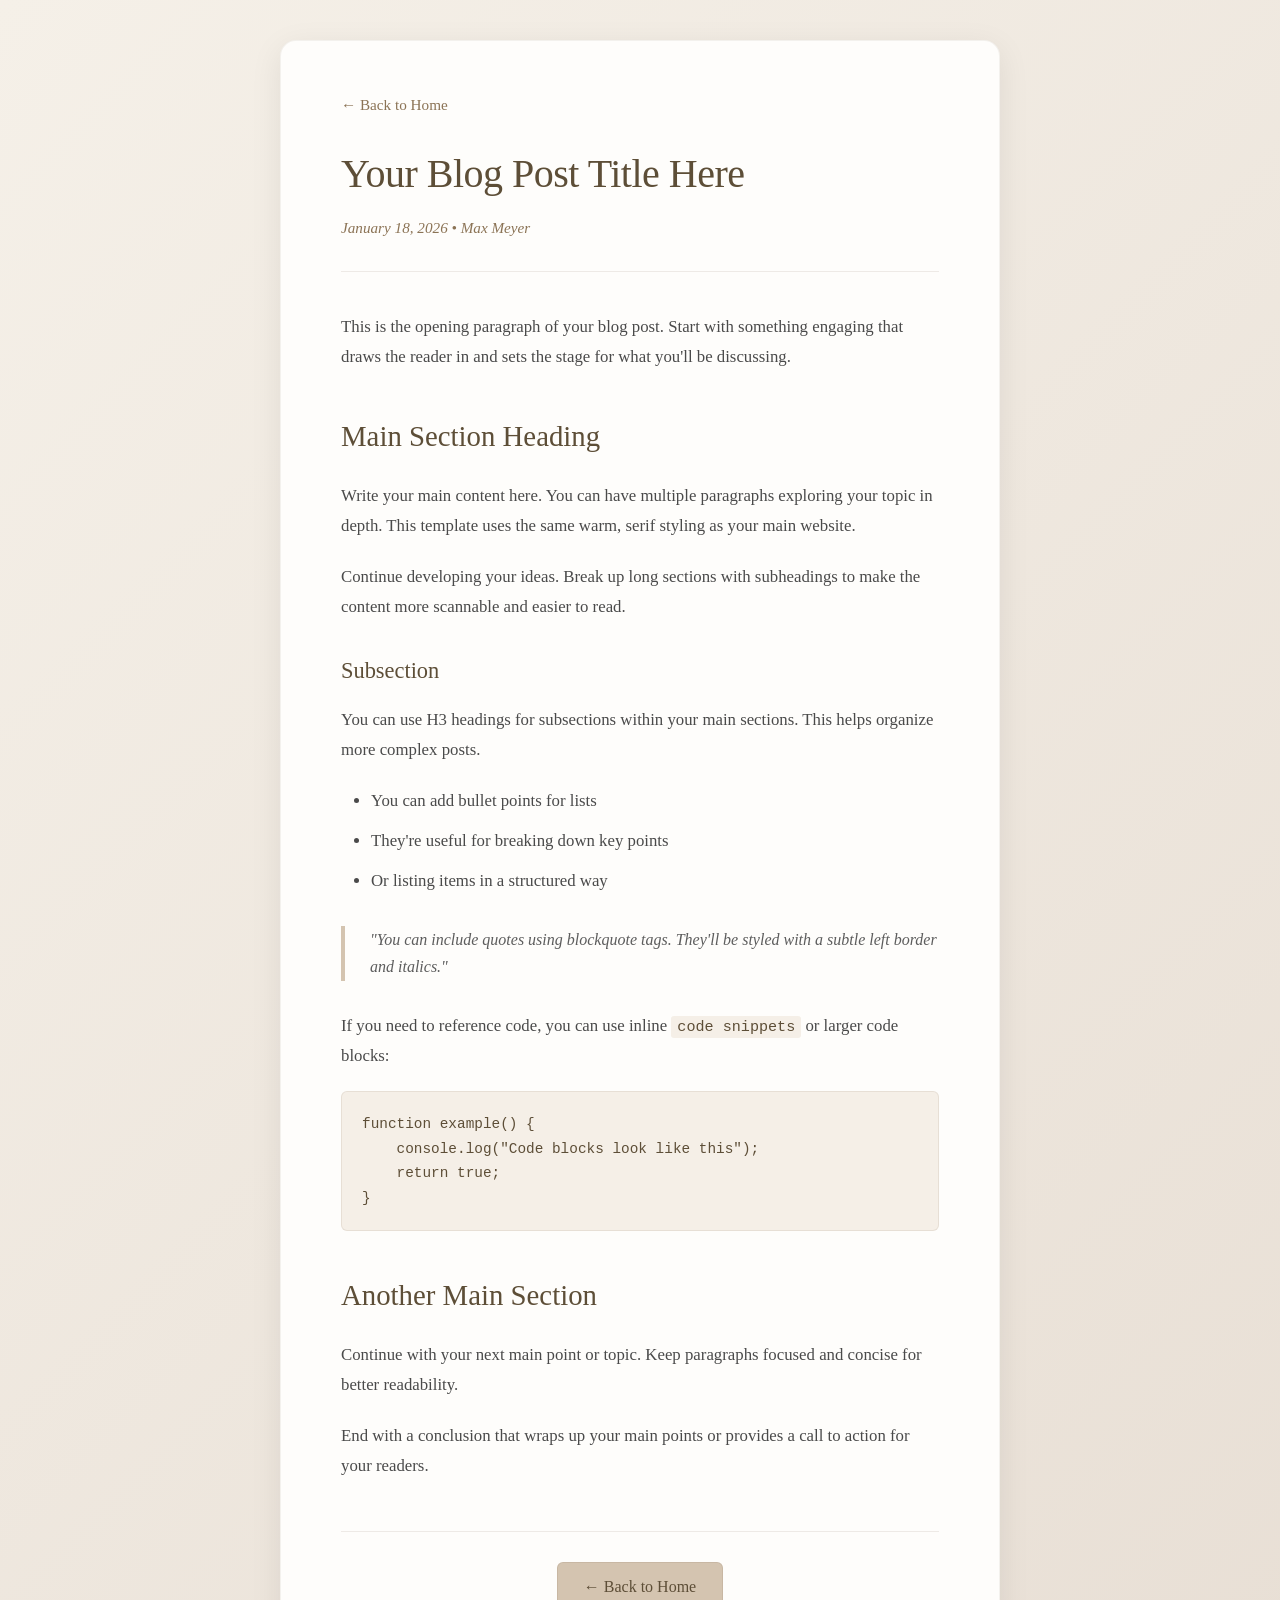
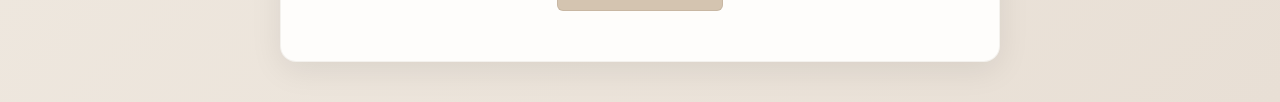
==== 2025.html @ 507a97e9 "Initial fleshing out Updating the main page while adding links to subpages." ====
<!DOCTYPE html>
<html lang="en">
<head>
    <meta charset="UTF-8">
    <meta name="viewport" content="width=device-width, initial-scale=1.0">
    <title>Blog Post Title - Max Meyer</title>
    <style>
        * {
            margin: 0;
            padding: 0;
            box-sizing: border-box;
        }

        body {
            font-family: 'Georgia', 'Times New Roman', serif;
            line-height: 1.7;
            color: #2c2c2c;
            background: linear-gradient(135deg, #f5f0e8 0%, #e8dfd5 100%);
            min-height: 100vh;
            padding: 40px 20px;
        }

        .container {
            max-width: 720px;
            margin: 0 auto;
            background: #fefdfb;
            border-radius: 16px;
            box-shadow: 0 8px 32px rgba(0,0,0,0.08);
            padding: 50px 60px;
            border: 1px solid rgba(200,190,180,0.2);
        }

        .back-link {
            display: inline-block;
            color: #8b7355;
            text-decoration: none;
            margin-bottom: 30px;
            font-size: 0.95em;
            transition: color 0.3s ease;
        }

        .back-link:hover {
            color: #5d4e37;
        }

        .post-header {
            margin-bottom: 40px;
            padding-bottom: 30px;
            border-bottom: 1px solid rgba(150,130,110,0.15);
        }

        h1 {
            font-size: 2.5em;
            color: #5d4e37;
            margin-bottom: 15px;
            font-weight: 400;
            line-height: 1.3;
            letter-spacing: -0.5px;
        }

        .post-meta {
            font-size: 0.95em;
            color: #8b7355;
            font-style: italic;
        }

        .post-content h2 {
            font-size: 1.8em;
            color: #5d4e37;
            margin-top: 40px;
            margin-bottom: 20px;
            font-weight: 400;
        }

        .post-content h3 {
            font-size: 1.4em;
            color: #5d4e37;
            margin-top: 30px;
            margin-bottom: 15px;
            font-weight: 400;
        }

        .post-content p {
            font-size: 1.05em;
            color: #4a4a4a;
            margin-bottom: 20px;
            line-height: 1.8;
        }

        .post-content ul, .post-content ol {
            margin-left: 30px;
            margin-bottom: 20px;
        }

        .post-content li {
            font-size: 1.05em;
            color: #4a4a4a;
            margin-bottom: 10px;
            line-height: 1.8;
        }

        .post-content blockquote {
            border-left: 4px solid #d4c4b0;
            padding-left: 25px;
            margin: 30px 0;
            font-style: italic;
            color: #5d5d5d;
        }

        .post-content code {
            background: #f5efe7;
            padding: 2px 6px;
            border-radius: 3px;
            font-family: 'Courier New', monospace;
            font-size: 0.9em;
            color: #5d4e37;
        }

        .post-content pre {
            background: #f5efe7;
            padding: 20px;
            border-radius: 6px;
            overflow-x: auto;
            margin: 20px 0;
            border: 1px solid rgba(150,130,110,0.15);
        }

        .post-content pre code {
            background: none;
            padding: 0;
        }

        .post-footer {
            margin-top: 50px;
            padding-top: 30px;
            border-top: 1px solid rgba(150,130,110,0.15);
            text-align: center;
        }

        .post-footer a {
            color: #5d4e37;
            text-decoration: none;
            padding: 10px 26px;
            background: #d4c4b0;
            border-radius: 6px;
            display: inline-block;
            transition: all 0.3s ease;
            border: 1px solid rgba(150,130,110,0.2);
        }

        .post-footer a:hover {
            background: #c4b5a3;
            transform: translateY(-1px);
        }

        @media (max-width: 600px) {
            .container {
                padding: 35px 25px;
            }

            h1 {
                font-size: 2em;
            }

            .post-content h2 {
                font-size: 1.5em;
            }
        }
    </style>
</head>
<body>
    <div class="container">
        <a href="index.html" class="back-link">← Back to Home</a>
        
        <article>
            <header class="post-header">
                <h1>Your Blog Post Title Here</h1>
                <div class="post-meta">January 18, 2026 • Max Meyer</div>
            </header>

            <div class="post-content">
                <p>
                    This is the opening paragraph of your blog post. Start with something engaging that draws the reader in and sets the stage for what you'll be discussing.
                </p>

                <h2>Main Section Heading</h2>
                <p>
                    Write your main content here. You can have multiple paragraphs exploring your topic in depth. This template uses the same warm, serif styling as your main website.
                </p>

                <p>
                    Continue developing your ideas. Break up long sections with subheadings to make the content more scannable and easier to read.
                </p>

                <h3>Subsection</h3>
                <p>
                    You can use H3 headings for subsections within your main sections. This helps organize more complex posts.
                </p>

                <ul>
                    <li>You can add bullet points for lists</li>
                    <li>They're useful for breaking down key points</li>
                    <li>Or listing items in a structured way</li>
                </ul>

                <blockquote>
                    "You can include quotes using blockquote tags. They'll be styled with a subtle left border and italics."
                </blockquote>

                <p>
                    If you need to reference code, you can use inline <code>code snippets</code> or larger code blocks:
                </p>

                <pre><code>function example() {
    console.log("Code blocks look like this");
    return true;
}</code></pre>

                <h2>Another Main Section</h2>
                <p>
                    Continue with your next main point or topic. Keep paragraphs focused and concise for better readability.
                </p>

                <p>
                    End with a conclusion that wraps up your main points or provides a call to action for your readers.
                </p>
            </div>

            <footer class="post-footer">
                <a href="index.html">← Back to Home</a>
            </footer>
        </article>
    </div>
</body>
</html>
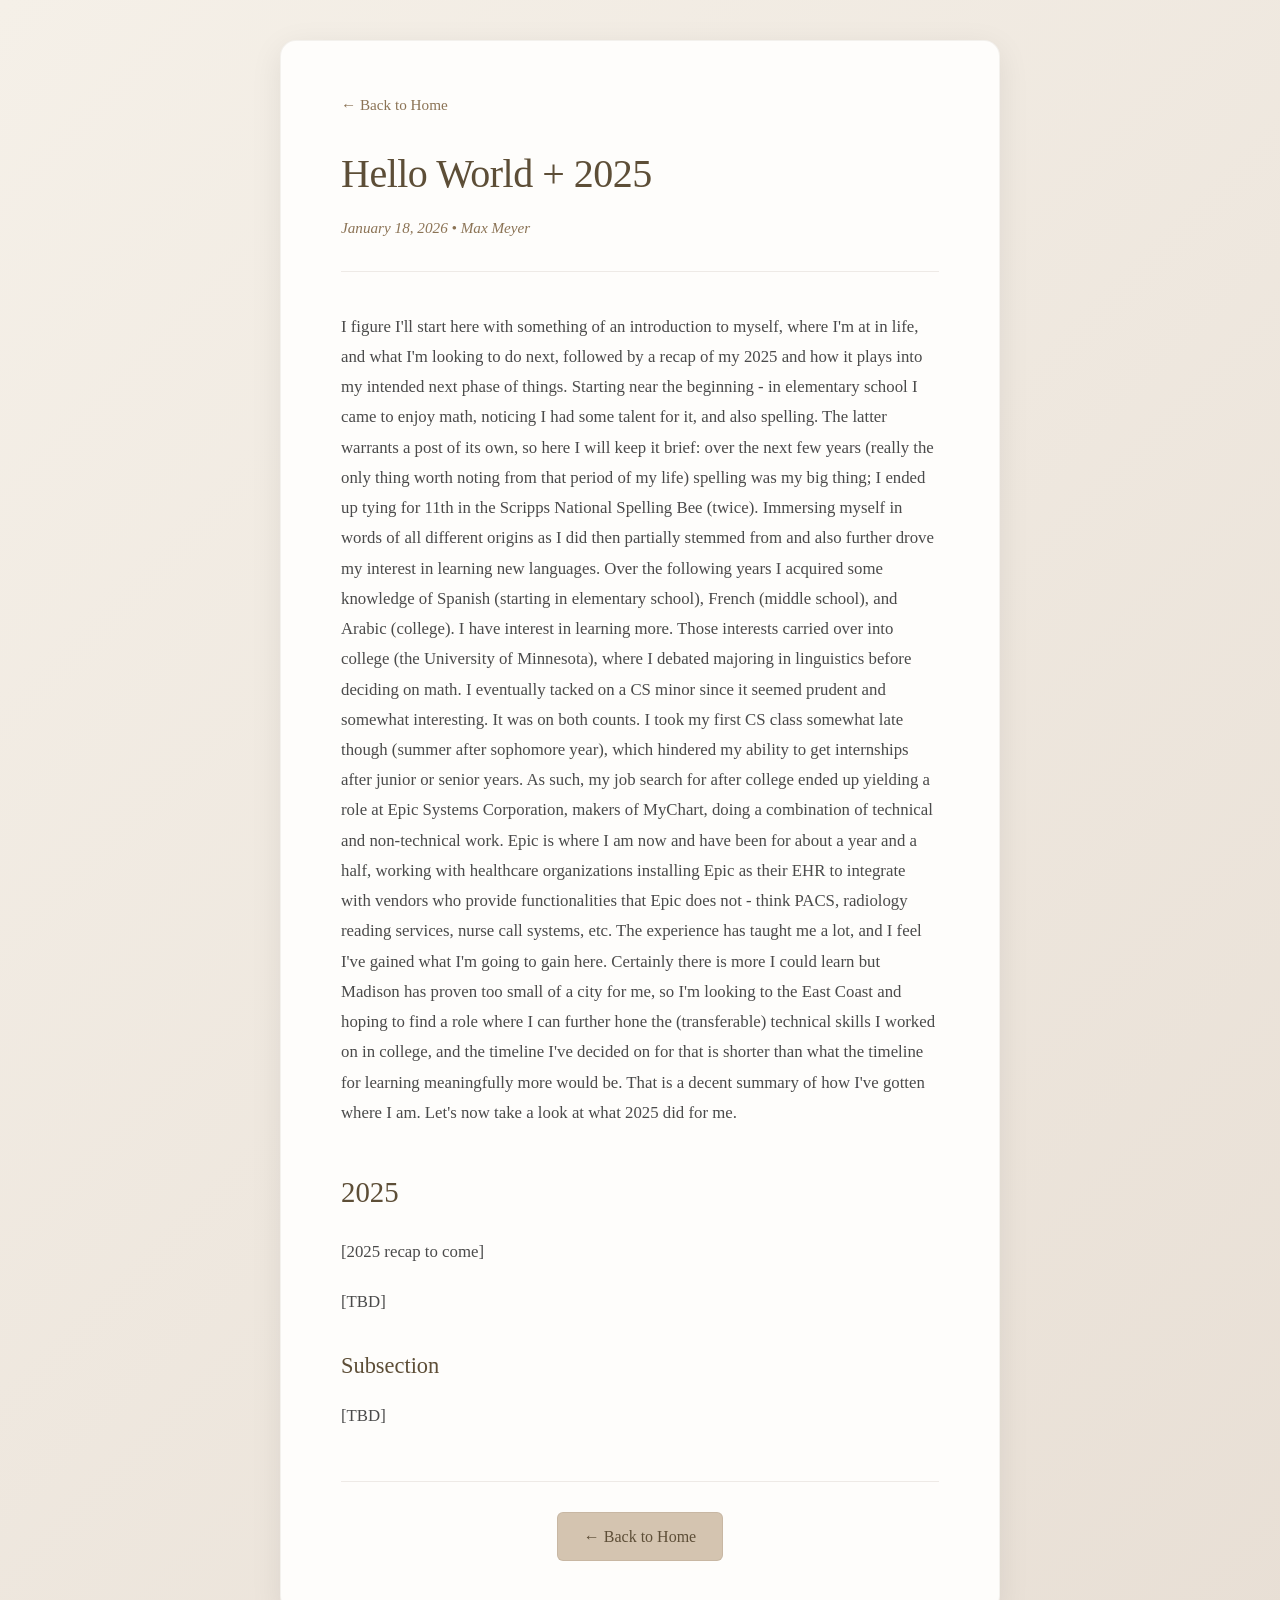
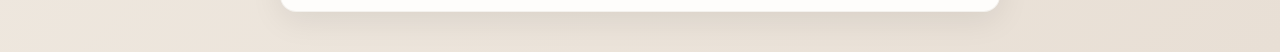
==== commit b6df935d: "Update 2025.html Intro to myself" ====
--- a/2025.html
+++ b/2025.html
@@ -174,55 +174,50 @@
         
         <article>
             <header class="post-header">
-                <h1>Your Blog Post Title Here</h1>
+                <h1>Hello World + 2025</h1>
                 <div class="post-meta">January 18, 2026 • Max Meyer</div>
             </header>
 
             <div class="post-content">
                 <p>
-                    This is the opening paragraph of your blog post. Start with something engaging that draws the reader in and sets the stage for what you'll be discussing.
-                </p>
-
-                <h2>Main Section Heading</h2>
-                <p>
-                    Write your main content here. You can have multiple paragraphs exploring your topic in depth. This template uses the same warm, serif styling as your main website.
-                </p>
-
-                <p>
-                    Continue developing your ideas. Break up long sections with subheadings to make the content more scannable and easier to read.
+                    I figure I'll start here with something of an introduction to myself, where I'm at in life, and what I'm looking to do next,
+                    followed by a recap of my 2025 and how it plays into my intended next phase of things.
+
+                    Starting near the beginning - in elementary school I came to enjoy math, noticing I had some talent for it, and also spelling.
+                    The latter warrants a post of its own, so here I will keep it brief: over the next few years (really the only thing worth
+                    noting from that period of my life) spelling was my big thing; I ended up tying for 11th in the Scripps National Spelling Bee
+                    (twice). Immersing myself in words of all different origins as I did then partially stemmed from and also further drove my
+                    interest in learning new languages. Over the following years I acquired some knowledge of Spanish (starting in elementary school),
+                    French (middle school), and Arabic (college). I have interest in learning more.
+
+                    Those interests carried over into college (the University of Minnesota), where I debated majoring in linguistics before deciding on 
+                    math. I eventually tacked on a CS minor since it seemed prudent and somewhat interesting. It was on both counts. I took my first
+                    CS class somewhat late though (summer after sophomore year), which hindered my ability to get internships after junior or senior years.
+                    As such, my job search for after college ended up yielding a role at Epic Systems Corporation, makers of MyChart, doing a combination
+                    of technical and non-technical work.
+
+                    Epic is where I am now and have been for about a year and a half, working with healthcare organizations installing Epic as their EHR
+                    to integrate with vendors who provide functionalities that Epic does not - think PACS, radiology reading services, nurse call systems,
+                    etc. The experience has taught me a lot, and I feel I've gained what I'm going to gain here. Certainly there is more I could learn but
+                    Madison has proven too small of a city for me, so I'm looking to the East Coast and hoping to find a role where I can further hone the
+                    (transferable) technical skills I worked on in college, and the timeline I've decided on for that is shorter than what the timeline for
+                    learning meaningfully more would be.
+
+                    That is a decent summary of how I've gotten where I am. Let's now take a look at what 2025 did for me.
+                </p>
+
+                <h2>2025</h2>
+                <p>
+                    [2025 recap to come]
+                </p>
+
+                <p>
+                    [TBD]
                 </p>
 
                 <h3>Subsection</h3>
                 <p>
-                    You can use H3 headings for subsections within your main sections. This helps organize more complex posts.
-                </p>
-
-                <ul>
-                    <li>You can add bullet points for lists</li>
-                    <li>They're useful for breaking down key points</li>
-                    <li>Or listing items in a structured way</li>
-                </ul>
-
-                <blockquote>
-                    "You can include quotes using blockquote tags. They'll be styled with a subtle left border and italics."
-                </blockquote>
-
-                <p>
-                    If you need to reference code, you can use inline <code>code snippets</code> or larger code blocks:
-                </p>
-
-                <pre><code>function example() {
-    console.log("Code blocks look like this");
-    return true;
-}</code></pre>
-
-                <h2>Another Main Section</h2>
-                <p>
-                    Continue with your next main point or topic. Keep paragraphs focused and concise for better readability.
-                </p>
-
-                <p>
-                    End with a conclusion that wraps up your main points or provides a call to action for your readers.
+                    [TBD]
                 </p>
             </div>
 
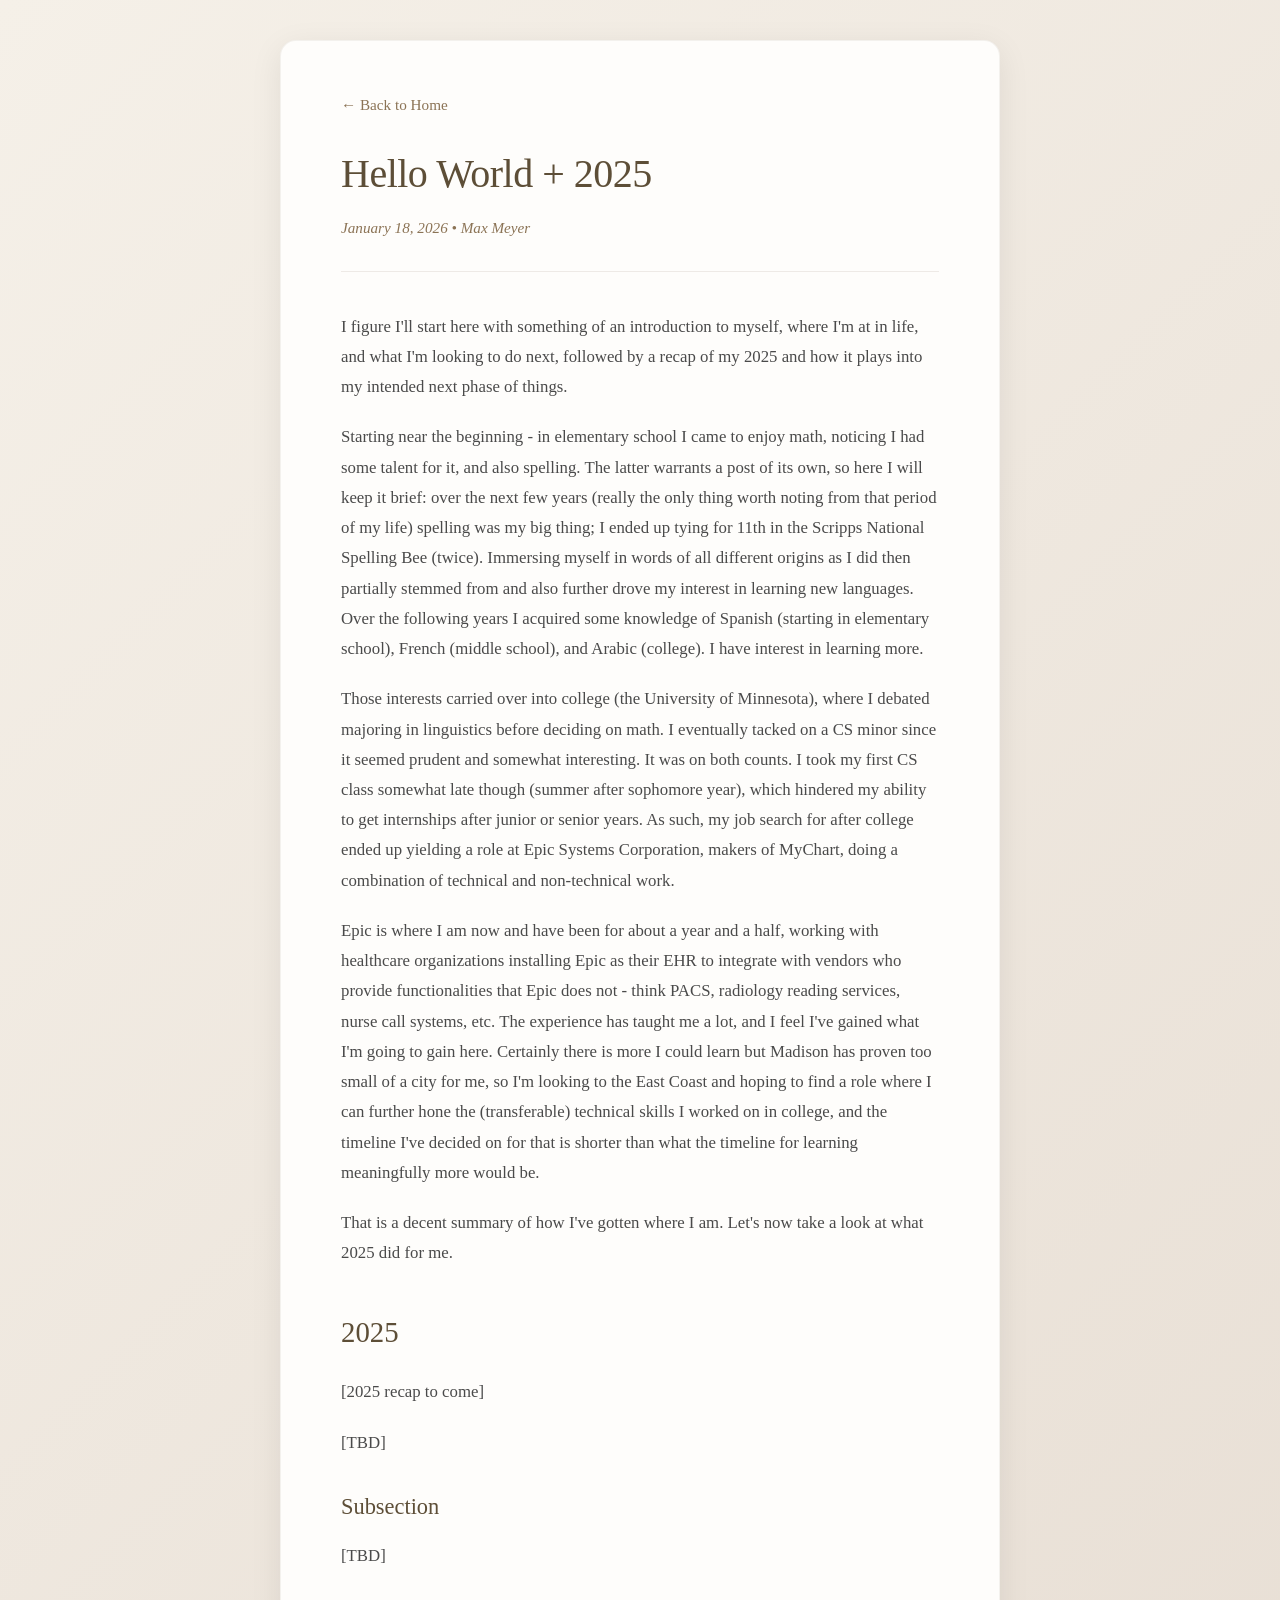
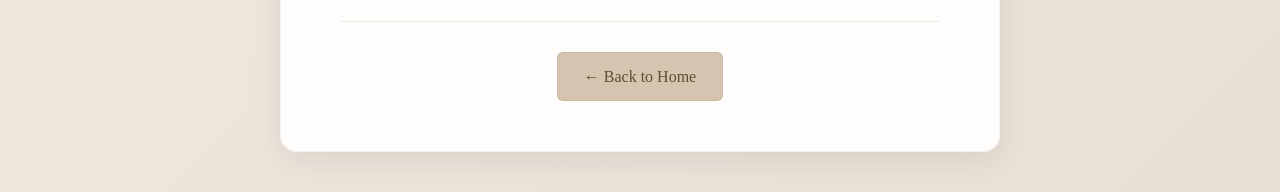
==== commit ac94531d: "Update 2025.html" ====
--- a/2025.html
+++ b/2025.html
@@ -182,27 +182,35 @@
                 <p>
                     I figure I'll start here with something of an introduction to myself, where I'm at in life, and what I'm looking to do next,
                     followed by a recap of my 2025 and how it plays into my intended next phase of things.
-
+                </p>
+
+                <p>
                     Starting near the beginning - in elementary school I came to enjoy math, noticing I had some talent for it, and also spelling.
                     The latter warrants a post of its own, so here I will keep it brief: over the next few years (really the only thing worth
                     noting from that period of my life) spelling was my big thing; I ended up tying for 11th in the Scripps National Spelling Bee
                     (twice). Immersing myself in words of all different origins as I did then partially stemmed from and also further drove my
                     interest in learning new languages. Over the following years I acquired some knowledge of Spanish (starting in elementary school),
                     French (middle school), and Arabic (college). I have interest in learning more.
-
+                </p>
+
+                <p>
                     Those interests carried over into college (the University of Minnesota), where I debated majoring in linguistics before deciding on 
                     math. I eventually tacked on a CS minor since it seemed prudent and somewhat interesting. It was on both counts. I took my first
                     CS class somewhat late though (summer after sophomore year), which hindered my ability to get internships after junior or senior years.
                     As such, my job search for after college ended up yielding a role at Epic Systems Corporation, makers of MyChart, doing a combination
                     of technical and non-technical work.
-
+                </p>
+
+                <p>
                     Epic is where I am now and have been for about a year and a half, working with healthcare organizations installing Epic as their EHR
                     to integrate with vendors who provide functionalities that Epic does not - think PACS, radiology reading services, nurse call systems,
                     etc. The experience has taught me a lot, and I feel I've gained what I'm going to gain here. Certainly there is more I could learn but
                     Madison has proven too small of a city for me, so I'm looking to the East Coast and hoping to find a role where I can further hone the
                     (transferable) technical skills I worked on in college, and the timeline I've decided on for that is shorter than what the timeline for
                     learning meaningfully more would be.
-
+                </p>
+
+                <p>
                     That is a decent summary of how I've gotten where I am. Let's now take a look at what 2025 did for me.
                 </p>
 
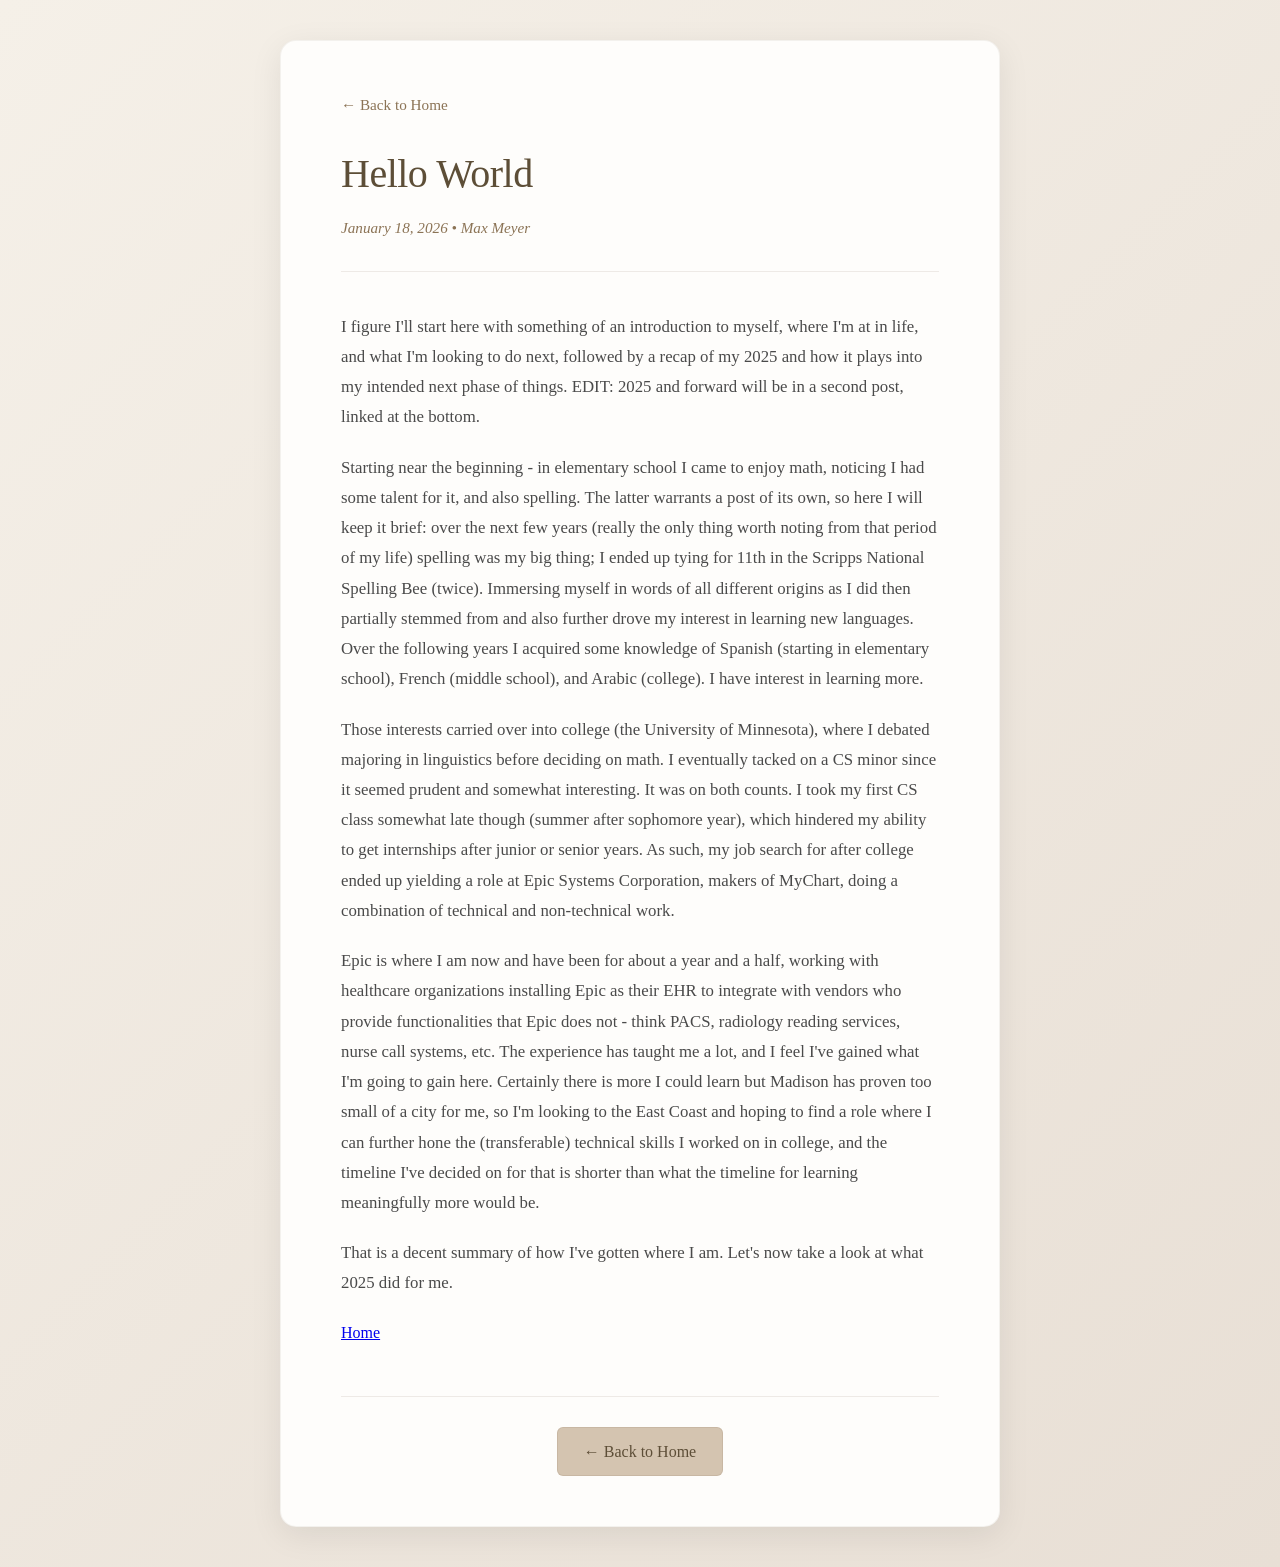
==== commit db7793ae: "Folders Need to figure out how folders work" ====
--- a/2025.html
+++ b/2025.html
@@ -3,7 +3,7 @@
 <head>
     <meta charset="UTF-8">
     <meta name="viewport" content="width=device-width, initial-scale=1.0">
-    <title>Blog Post Title - Max Meyer</title>
+    <title>Hello World - Max Meyer</title>
     <style>
         * {
             margin: 0;
@@ -174,14 +174,14 @@
         
         <article>
             <header class="post-header">
-                <h1>Hello World + 2025</h1>
+                <h1>Hello World</h1>
                 <div class="post-meta">January 18, 2026 • Max Meyer</div>
             </header>
 
             <div class="post-content">
                 <p>
                     I figure I'll start here with something of an introduction to myself, where I'm at in life, and what I'm looking to do next,
-                    followed by a recap of my 2025 and how it plays into my intended next phase of things.
+                    followed by a recap of my 2025 and how it plays into my intended next phase of things. EDIT: 2025 and forward will be in a second post, linked at the bottom.
                 </p>
 
                 <p>
@@ -212,22 +212,10 @@
 
                 <p>
                     That is a decent summary of how I've gotten where I am. Let's now take a look at what 2025 did for me.
-                </p>
-
-                <h2>2025</h2>
-                <p>
-                    [2025 recap to come]
-                </p>
-
-                <p>
-                    [TBD]
-                </p>
-
-                <h3>Subsection</h3>
-                <p>
-                    [TBD]
-                </p>
-            </div>
+                    <nav>
+                        <a href="blog2.html">Home</a>
+                    </nav> 
+                </p>
 
             <footer class="post-footer">
                 <a href="index.html">← Back to Home</a>
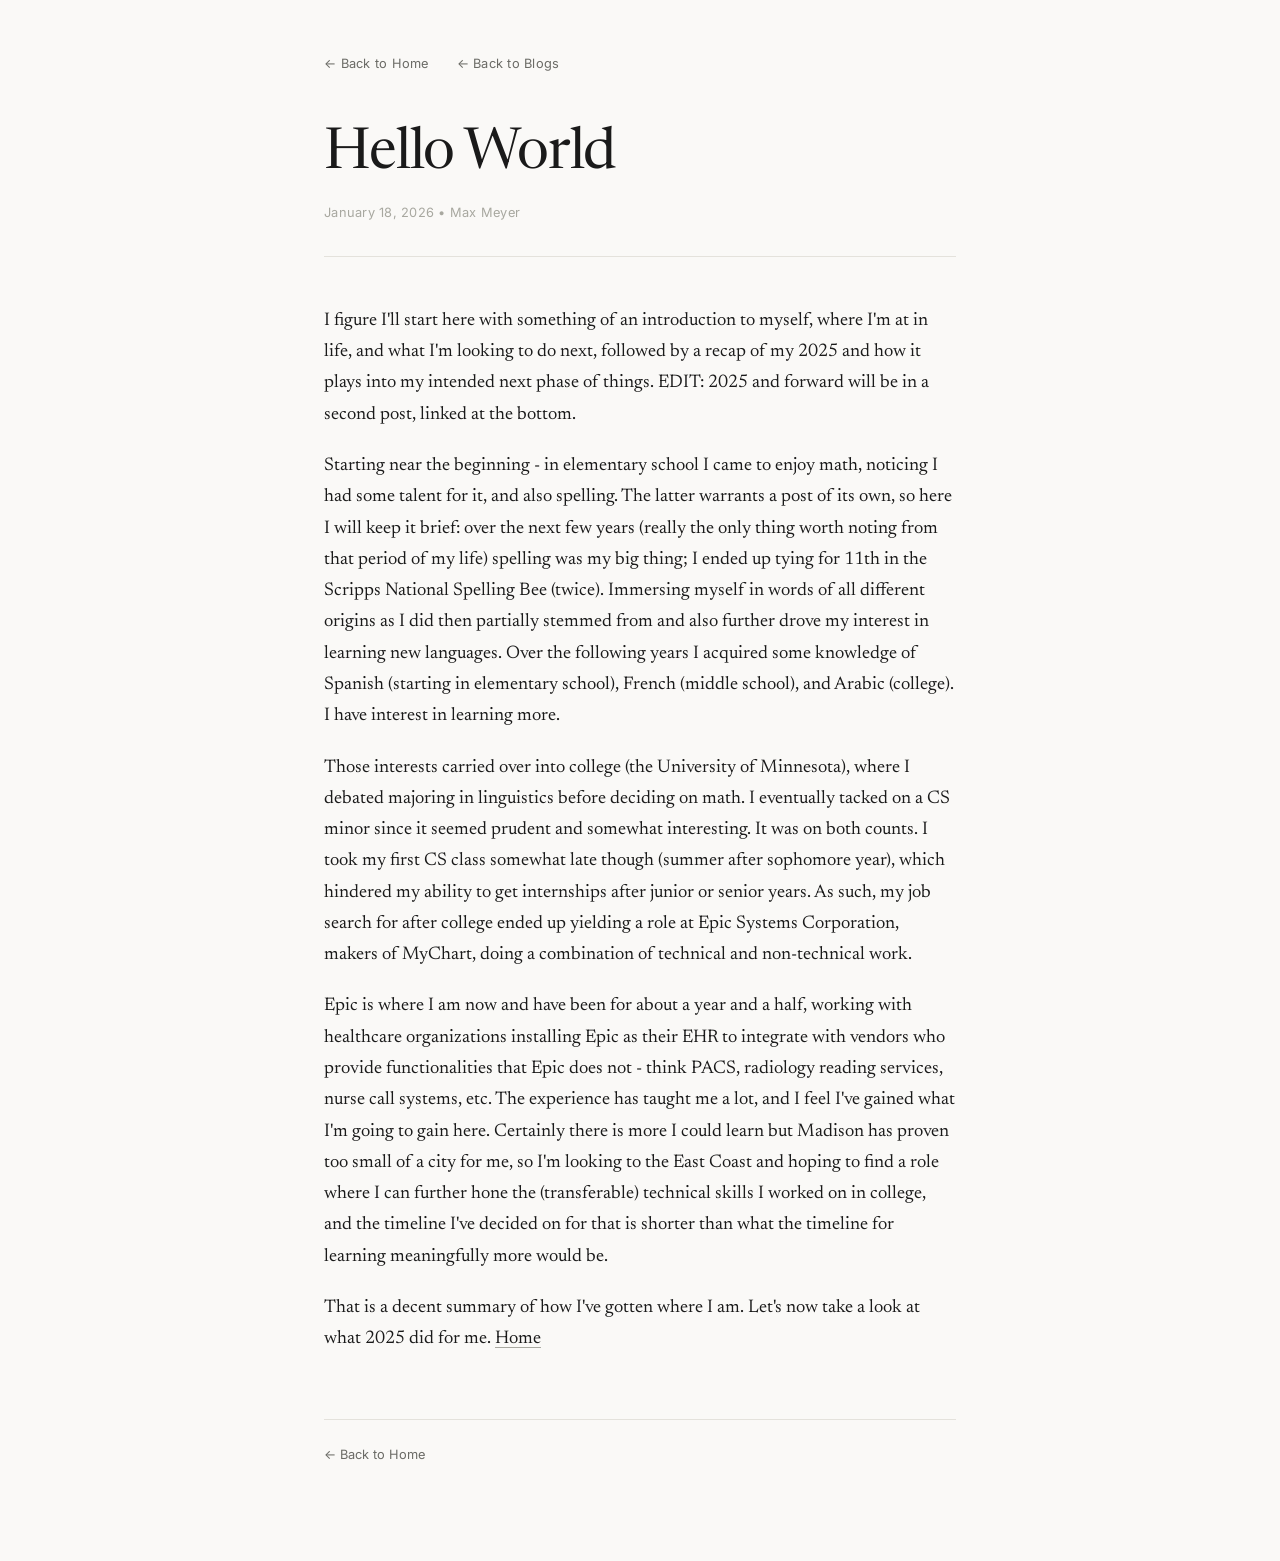
==== commit 27c78cf8: "making things better" ====
--- a/2025.html
+++ b/2025.html
@@ -2,225 +2,10 @@
 <html lang="en">
 <head>
     <meta charset="UTF-8">
-    <meta name="viewport" content="width=device-width, initial-scale=1.0">
-    <title>Hello World - Max Meyer</title>
-    <style>
-        * {
-            margin: 0;
-            padding: 0;
-            box-sizing: border-box;
-        }
-
-        body {
-            font-family: 'Georgia', 'Times New Roman', serif;
-            line-height: 1.7;
-            color: #2c2c2c;
-            background: linear-gradient(135deg, #f5f0e8 0%, #e8dfd5 100%);
-            min-height: 100vh;
-            padding: 40px 20px;
-        }
-
-        .container {
-            max-width: 720px;
-            margin: 0 auto;
-            background: #fefdfb;
-            border-radius: 16px;
-            box-shadow: 0 8px 32px rgba(0,0,0,0.08);
-            padding: 50px 60px;
-            border: 1px solid rgba(200,190,180,0.2);
-        }
-
-        .back-link {
-            display: inline-block;
-            color: #8b7355;
-            text-decoration: none;
-            margin-bottom: 30px;
-            font-size: 0.95em;
-            transition: color 0.3s ease;
-        }
-
-        .back-link:hover {
-            color: #5d4e37;
-        }
-
-        .post-header {
-            margin-bottom: 40px;
-            padding-bottom: 30px;
-            border-bottom: 1px solid rgba(150,130,110,0.15);
-        }
-
-        h1 {
-            font-size: 2.5em;
-            color: #5d4e37;
-            margin-bottom: 15px;
-            font-weight: 400;
-            line-height: 1.3;
-            letter-spacing: -0.5px;
-        }
-
-        .post-meta {
-            font-size: 0.95em;
-            color: #8b7355;
-            font-style: italic;
-        }
-
-        .post-content h2 {
-            font-size: 1.8em;
-            color: #5d4e37;
-            margin-top: 40px;
-            margin-bottom: 20px;
-            font-weight: 400;
-        }
-
-        .post-content h3 {
-            font-size: 1.4em;
-            color: #5d4e37;
-            margin-top: 30px;
-            margin-bottom: 15px;
-            font-weight: 400;
-        }
-
-        .post-content p {
-            font-size: 1.05em;
-            color: #4a4a4a;
-            margin-bottom: 20px;
-            line-height: 1.8;
-        }
-
-        .post-content ul, .post-content ol {
-            margin-left: 30px;
-            margin-bottom: 20px;
-        }
-
-        .post-content li {
-            font-size: 1.05em;
-            color: #4a4a4a;
-            margin-bottom: 10px;
-            line-height: 1.8;
-        }
-
-        .post-content blockquote {
-            border-left: 4px solid #d4c4b0;
-            padding-left: 25px;
-            margin: 30px 0;
-            font-style: italic;
-            color: #5d5d5d;
-        }
-
-        .post-content code {
-            background: #f5efe7;
-            padding: 2px 6px;
-            border-radius: 3px;
-            font-family: 'Courier New', monospace;
-            font-size: 0.9em;
-            color: #5d4e37;
-        }
-
-        .post-content pre {
-            background: #f5efe7;
-            padding: 20px;
-            border-radius: 6px;
-            overflow-x: auto;
-            margin: 20px 0;
-            border: 1px solid rgba(150,130,110,0.15);
-        }
-
-        .post-content pre code {
-            background: none;
-            padding: 0;
-        }
-
-        .post-footer {
-            margin-top: 50px;
-            padding-top: 30px;
-            border-top: 1px solid rgba(150,130,110,0.15);
-            text-align: center;
-        }
-
-        .post-footer a {
-            color: #5d4e37;
-            text-decoration: none;
-            padding: 10px 26px;
-            background: #d4c4b0;
-            border-radius: 6px;
-            display: inline-block;
-            transition: all 0.3s ease;
-            border: 1px solid rgba(150,130,110,0.2);
-        }
-
-        .post-footer a:hover {
-            background: #c4b5a3;
-            transform: translateY(-1px);
-        }
-
-        @media (max-width: 600px) {
-            .container {
-                padding: 35px 25px;
-            }
-
-            h1 {
-                font-size: 2em;
-            }
-
-            .post-content h2 {
-                font-size: 1.5em;
-            }
-        }
-    </style>
+    <!-- This post now lives in content/posts/; this file only forwards old links. -->
+    <meta http-equiv="refresh" content="0; url=post.html?p=intro">
+    <title>Moved</title>
+    <script>location.replace('post.html?p=intro' + location.hash);</script>
 </head>
-<body>
-    <div class="container">
-        <a href="index.html" class="back-link">← Back to Home</a>
-        
-        <article>
-            <header class="post-header">
-                <h1>Hello World</h1>
-                <div class="post-meta">January 18, 2026 • Max Meyer</div>
-            </header>
-
-            <div class="post-content">
-                <p>
-                    I figure I'll start here with something of an introduction to myself, where I'm at in life, and what I'm looking to do next,
-                    followed by a recap of my 2025 and how it plays into my intended next phase of things. EDIT: 2025 and forward will be in a second post, linked at the bottom.
-                </p>
-
-                <p>
-                    Starting near the beginning - in elementary school I came to enjoy math, noticing I had some talent for it, and also spelling.
-                    The latter warrants a post of its own, so here I will keep it brief: over the next few years (really the only thing worth
-                    noting from that period of my life) spelling was my big thing; I ended up tying for 11th in the Scripps National Spelling Bee
-                    (twice). Immersing myself in words of all different origins as I did then partially stemmed from and also further drove my
-                    interest in learning new languages. Over the following years I acquired some knowledge of Spanish (starting in elementary school),
-                    French (middle school), and Arabic (college). I have interest in learning more.
-                </p>
-
-                <p>
-                    Those interests carried over into college (the University of Minnesota), where I debated majoring in linguistics before deciding on 
-                    math. I eventually tacked on a CS minor since it seemed prudent and somewhat interesting. It was on both counts. I took my first
-                    CS class somewhat late though (summer after sophomore year), which hindered my ability to get internships after junior or senior years.
-                    As such, my job search for after college ended up yielding a role at Epic Systems Corporation, makers of MyChart, doing a combination
-                    of technical and non-technical work.
-                </p>
-
-                <p>
-                    Epic is where I am now and have been for about a year and a half, working with healthcare organizations installing Epic as their EHR
-                    to integrate with vendors who provide functionalities that Epic does not - think PACS, radiology reading services, nurse call systems,
-                    etc. The experience has taught me a lot, and I feel I've gained what I'm going to gain here. Certainly there is more I could learn but
-                    Madison has proven too small of a city for me, so I'm looking to the East Coast and hoping to find a role where I can further hone the
-                    (transferable) technical skills I worked on in college, and the timeline I've decided on for that is shorter than what the timeline for
-                    learning meaningfully more would be.
-                </p>
-
-                <p>
-                    That is a decent summary of how I've gotten where I am. Let's now take a look at what 2025 did for me.
-                    <nav>
-                        <a href="blog2.html">Home</a>
-                    </nav> 
-                </p>
-
-            <footer class="post-footer">
-                <a href="index.html">← Back to Home</a>
-            </footer>
-        </article>
-    </div>
-</body>
-</html>+<body><a href="post.html?p=intro">Continue</a></body>
+</html>
